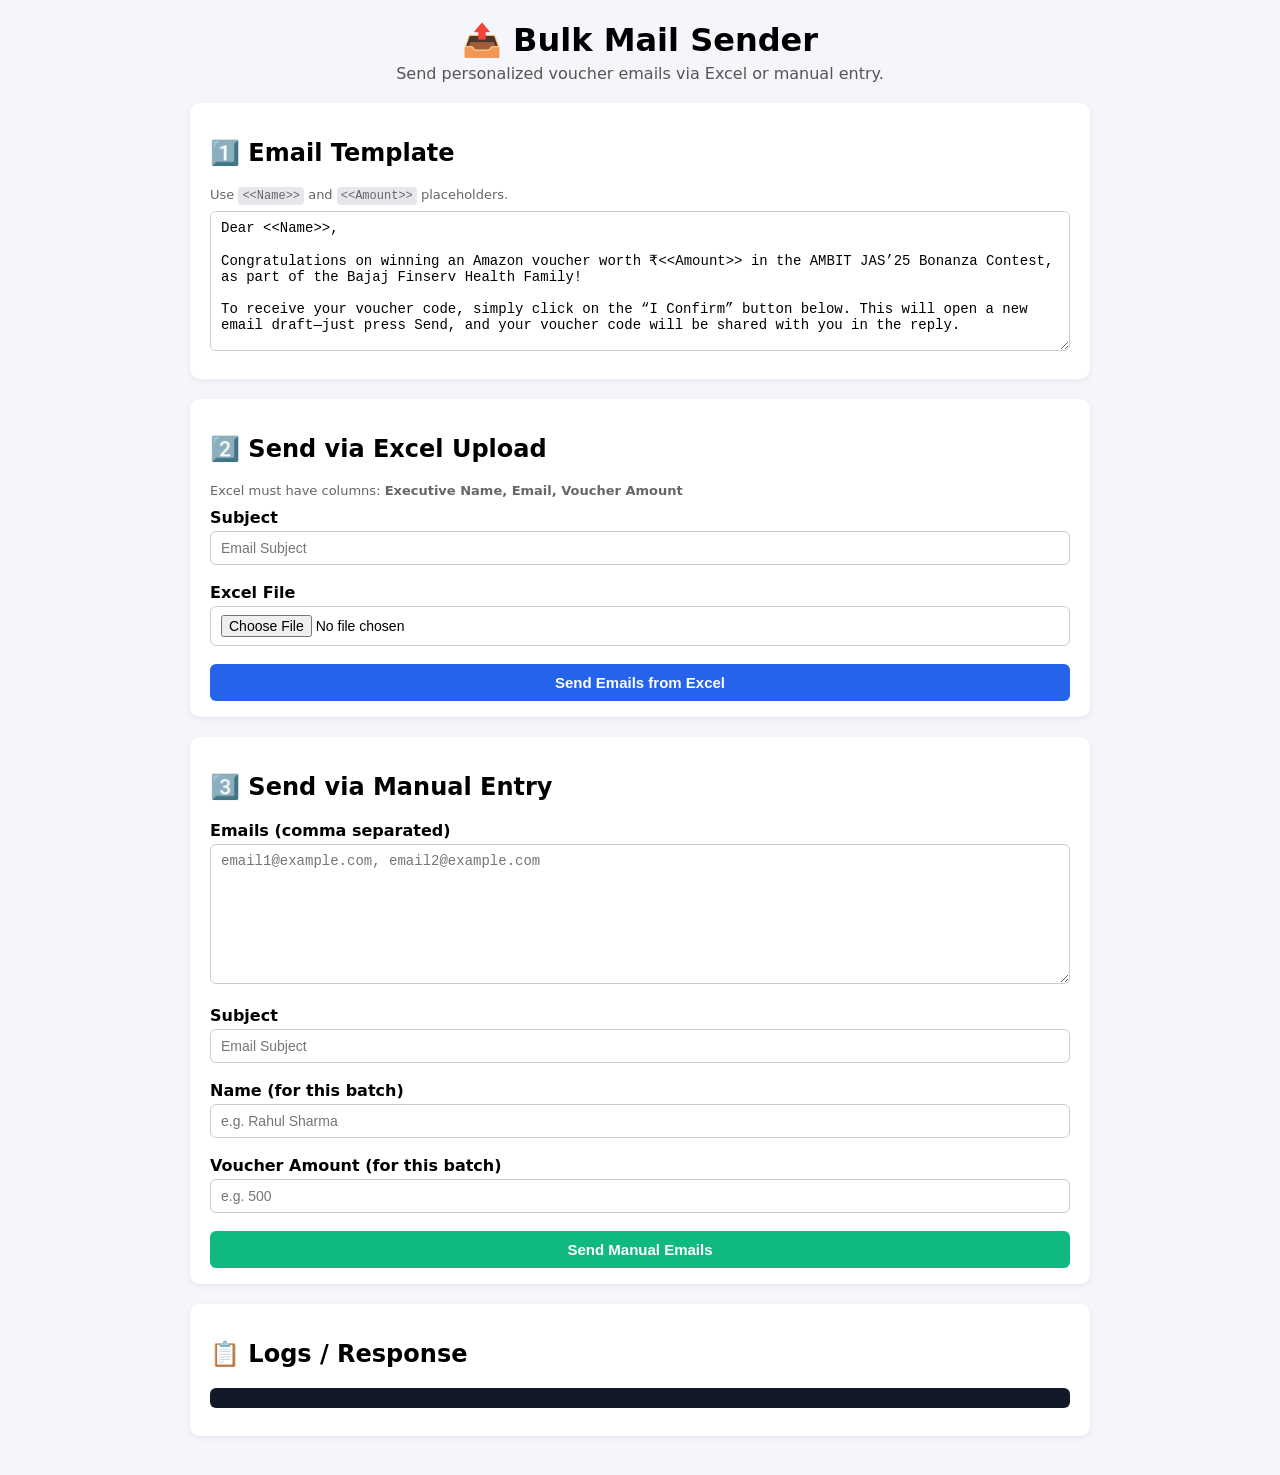
==== frontend/index.html @ 94b3e277 "mail send" ====
<!DOCTYPE html>
<html lang="en">
<head>
  <meta charset="UTF-8">
  <title>Bulk Mail Sender</title>
  <link rel="stylesheet" href="style.css">
</head>
<body>
  <div class="container">
    <h1>📤 Bulk Mail Sender</h1>
    <p class="subtitle">Send personalized voucher emails via Excel or manual entry.</p>

    <div class="card">
      <h2>1️⃣ Email Template</h2>
      <p class="help-text">
        Use <code>&lt;&lt;Name&gt;&gt;</code> and <code>&lt;&lt;Amount&gt;&gt;</code> placeholders.
      </p>
      <textarea id="templateBox" class="textarea">
Dear &lt;&lt;Name&gt;&gt;,

Congratulations on winning an Amazon voucher worth ₹&lt;&lt;Amount&gt;&gt; in the AMBIT JAS’25 Bonanza Contest, as part of the Bajaj Finserv Health Family!

To receive your voucher code, simply click on the “I Confirm” button below. This will open a new email draft—just press Send, and your voucher code will be shared with you in the reply.

Enjoy your reward, and thank you once again for being a valued member of the Bajaj Finserv Health Family.

Best regards,
Team Bajaj Finserv Health
      </textarea>
    </div>

    <div class="card">
      <h2>2️⃣ Send via Excel Upload</h2>
      <p class="help-text">
        Excel must have columns: <b>Executive Name, Email, Voucher Amount</b>
      </p>

      <label class="label">Subject</label>
      <input type="text" id="excelSubject" class="input" placeholder="Email Subject">

      <label class="label">Excel File</label>
      <input type="file" id="excelFile" class="input">

      <button onclick="sendExcel()" class="button primary">Send Emails from Excel</button>
    </div>

    <div class="card">
      <h2>3️⃣ Send via Manual Entry</h2>
      <label class="label">Emails (comma separated)</label>
      <textarea id="manualEmails" class="textarea" placeholder="email1@example.com, email2@example.com"></textarea>

      <label class="label">Subject</label>
      <input type="text" id="manualSubject" class="input" placeholder="Email Subject">

      <label class="label">Name (for this batch)</label>
      <input type="text" id="manualName" class="input" placeholder="e.g. Rahul Sharma">

      <label class="label">Voucher Amount (for this batch)</label>
      <input type="text" id="manualAmount" class="input" placeholder="e.g. 500">

      <button onclick="sendManual()" class="button secondary">Send Manual Emails</button>
    </div>

    <div class="card">
      <h2>📋 Logs / Response</h2>
      <pre id="output" class="output"></pre>
    </div>
  </div>

  <script src="script.js"></script>
</body>
</html>
---- frontend/style.css ----
body {
  font-family: system-ui, -apple-system, BlinkMacSystemFont, "Segoe UI", sans-serif;
  background: #f4f6fb;
  margin: 0;
  padding: 0;
}

.container {
  max-width: 900px;
  margin: 20px auto 40px;
  padding: 0 16px;
}

h1 {
  text-align: center;
  margin-bottom: 5px;
}

.subtitle {
  text-align: center;
  color: #555;
  margin-top: 0;
  margin-bottom: 20px;
}

.card {
  background: #fff;
  border-radius: 10px;
  margin-bottom: 20px;
  padding: 16px 20px;
  box-shadow: 0 2px 6px rgba(0,0,0,0.06);
}

.label {
  display: block;
  font-weight: 600;
  margin-top: 10px;
  margin-bottom: 4px;
}

.input, .textarea {
  width: 100%;
  padding: 8px 10px;
  border-radius: 6px;
  border: 1px solid #ccc;
  box-sizing: border-box;
  font-size: 14px;
  margin-bottom: 8px;
}

.textarea {
  min-height: 140px;
  resize: vertical;
}

.button {
  width: 100%;
  padding: 10px 14px;
  border-radius: 6px;
  border: none;
  font-size: 15px;
  font-weight: 600;
  cursor: pointer;
  margin-top: 10px;
}

.button.primary {
  background: #2563eb;
  color: #fff;
}

.button.secondary {
  background: #10b981;
  color: #fff;
}

.button:hover {
  opacity: 0.9;
}

.output {
  background: #111827;
  color: #e5e7eb;
  padding: 10px;
  border-radius: 6px;
  font-size: 12px;
  max-height: 300px;
  overflow: auto;
}

.help-text {
  font-size: 13px;
  color: #666;
  margin-bottom: 8px;
}

code {
  background: #e5e7eb;
  padding: 2px 4px;
  border-radius: 4px;
  font-size: 12px;
}
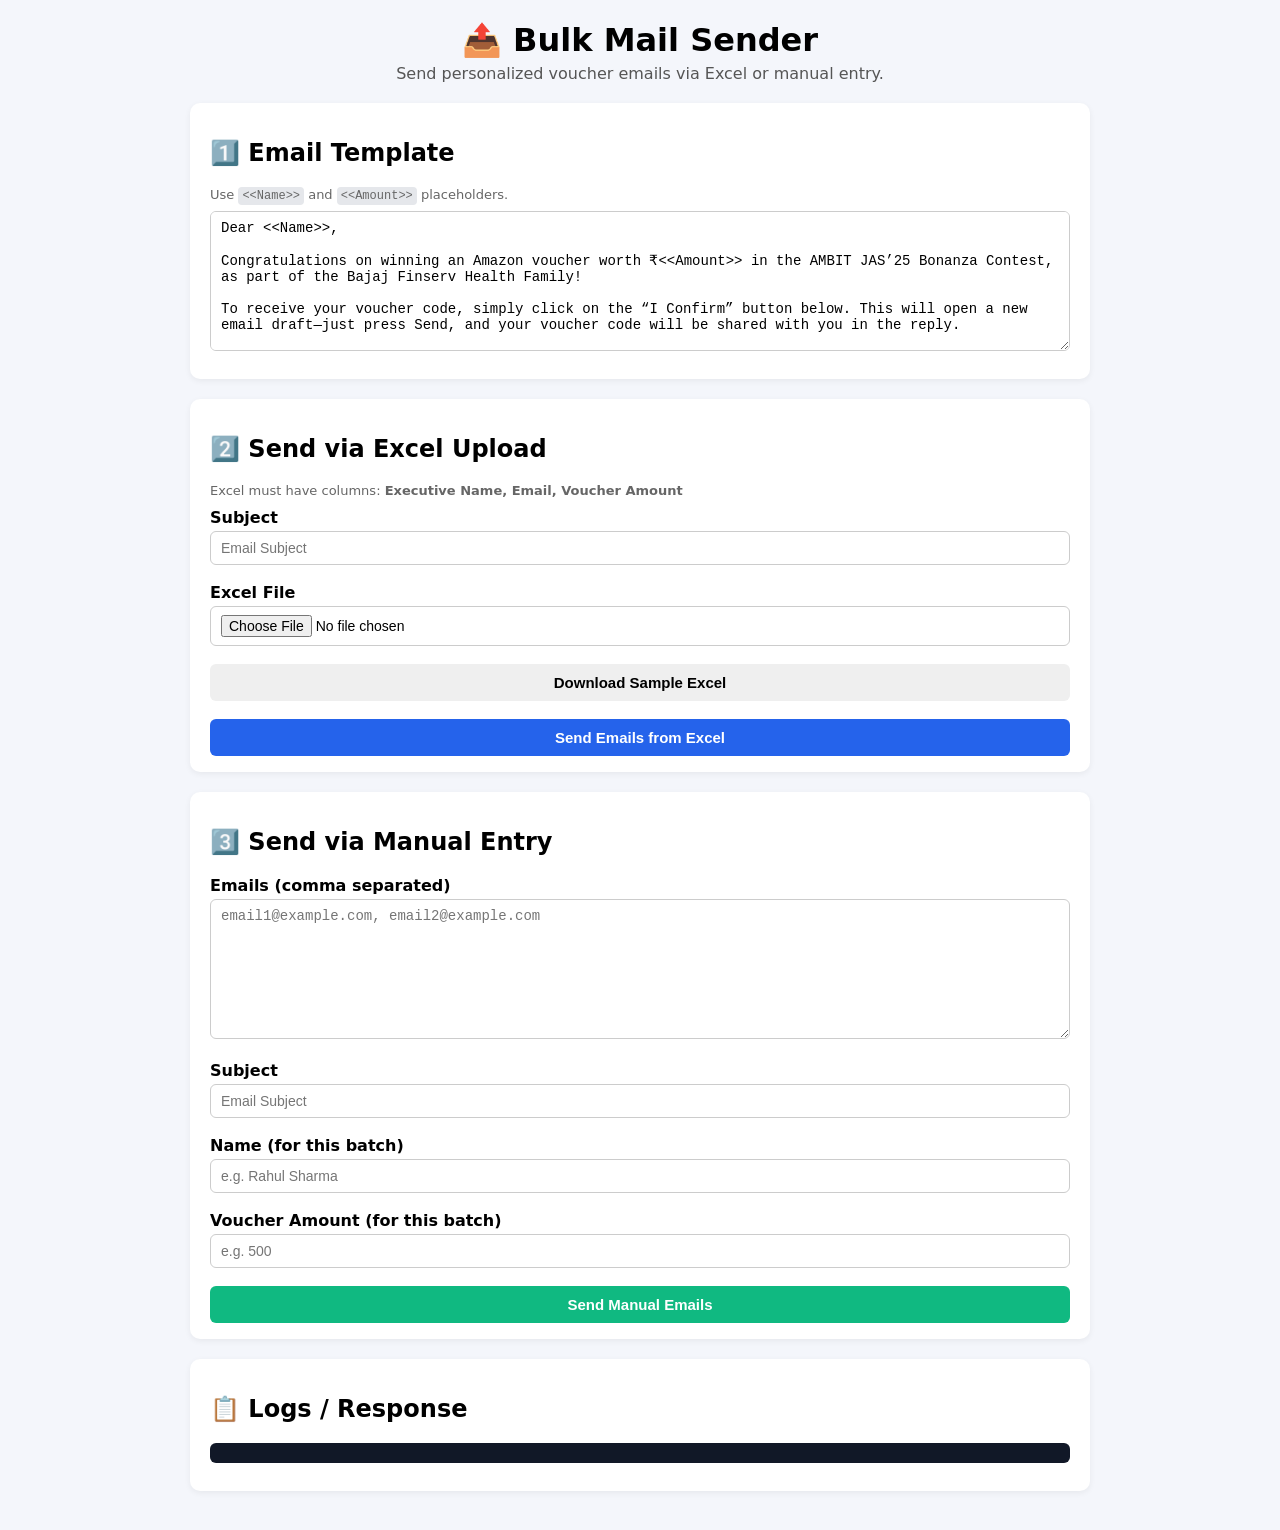
==== commit 0c3e69ad: "Add README and sample Excel download" ====
--- a/frontend/index.html
+++ b/frontend/index.html
@@ -41,7 +41,10 @@
       <label class="label">Excel File</label>
       <input type="file" id="excelFile" class="input">
 
-      <button onclick="sendExcel()" class="button primary">Send Emails from Excel</button>
+      <div style="display:flex;gap:8px;align-items:center;flex-wrap:wrap;">
+        <button onclick="downloadExcel()" class="button">Download Sample Excel</button>
+        <button onclick="sendExcel()" class="button primary">Send Emails from Excel</button>
+      </div>
     </div>
 
     <div class="card">
